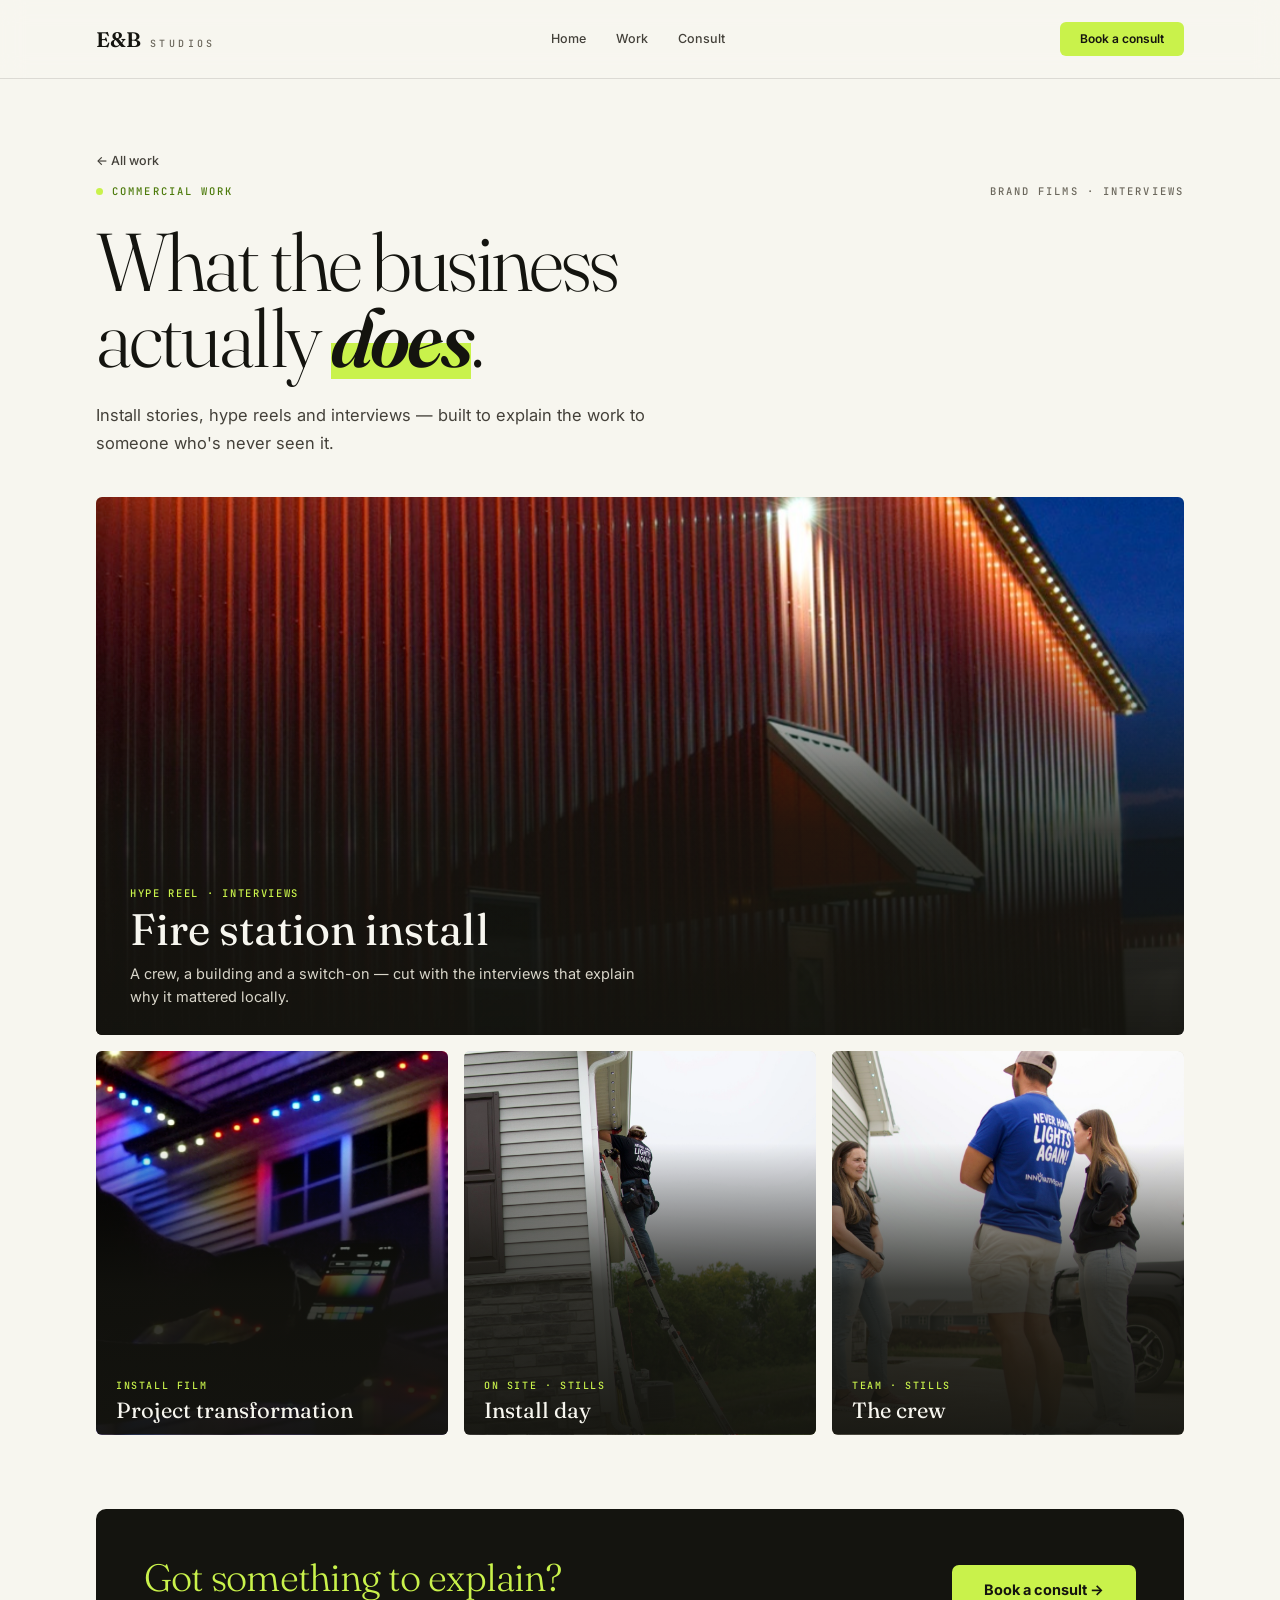
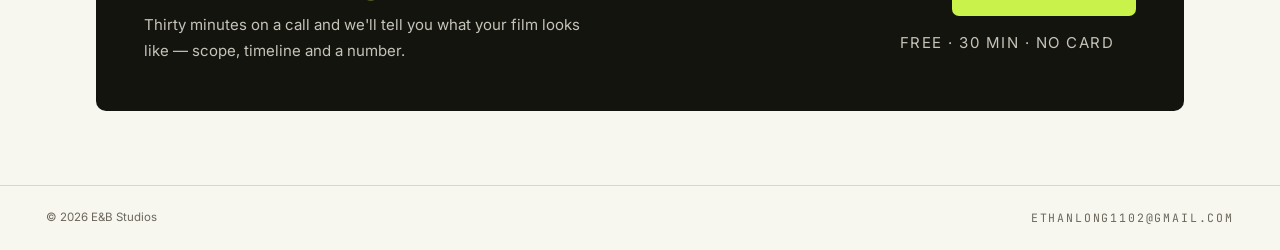
==== commercial.html @ ce4ebc6b "Add service pages and a car show gallery Work becomes a hub of four tiles instead of filter chips, e" ====
<!DOCTYPE html>
<html lang="en">
<head>
  <meta charset="UTF-8" />
  <meta name="viewport" content="width=device-width, initial-scale=1.0" />
  <title>Commercial Work — E&amp;B Studios</title>
  <meta name="description" content="Commercial video and brand films from E&B Studios — install stories, interviews and the pieces that explain a business." />
  <script>document.documentElement.classList.add("js");</script>

  <link rel="preconnect" href="https://fonts.googleapis.com" />
  <link rel="preconnect" href="https://fonts.gstatic.com" crossorigin />
  <link href="https://fonts.googleapis.com/css2?family=Fraunces:ital,opsz,wght@0,9..144,300..700;1,9..144,300..700&family=Inter:wght@400;500;600;700&family=JetBrains+Mono:wght@400;500;600;700&display=swap" rel="stylesheet" />
  <link rel="stylesheet" href="styles.css" />
</head>
<body>
  <a class="skip" href="#main">Skip to content</a>
  <div class="progress" aria-hidden="true"></div>

  <header class="site-header">
    <div class="header-inner">
      <a href="index.html" class="logo" aria-label="E&amp;B Studios home"><span class="logo-mark">E&amp;B</span><span class="logo-word">STUDIOS</span></a>
      <nav class="nav" aria-label="Primary">
        <a class="navl" href="index.html">Home</a>
        <a class="navl" href="work.html">Work</a>
        <a class="navl" href="consult.html">Consult</a>
      </nav>
      <a class="btn btn-lime btn-sm" href="consult.html">Book a consult</a>
    </div>
  </header>

  <main id="main" class="wrap">
    <section class="work-hero">
      <a class="navl back-link" href="work.html">← All work</a>
      <div class="meta-row rv" data-rv>
        <span class="with-dot"><span class="dot" aria-hidden="true"></span><span>COMMERCIAL WORK</span></span>
        <span class="muted">BRAND FILMS · INTERVIEWS</span>
      </div>
      <h1 class="h1">
        <span class="lift" data-rv><span>What the business</span></span>
        <span class="lift" data-rv style="--d:.12s"><span>actually <em class="mark" data-rv><span data-wave="0.07">does</span></em>.</span></span>
      </h1>
      <p class="lede rv" data-rv style="--d:.14s">Install stories, hype reels and interviews — built to explain the work to someone who's never seen it.</p>
    </section>

    <section class="section-last">
      <article class="card card-feature wipe" data-rv>
        <div class="ph"><div class="px" data-parallax="24"><img src="assets/img/il-firehouse-night.jpg" alt="" /></div></div>
        <div class="veil"></div>
        <div class="meta">
          <p class="tag">HYPE REEL · INTERVIEWS</p>
          <h2>Fire station install</h2>
          <p class="blurb">A crew, a building and a switch-on — cut with the interviews that explain why it mattered locally.</p>
        </div>
      </article>

      <div class="grid-cards">
        <article class="card wipe" data-rv>
          <div class="ph"><img src="assets/img/il-install.jpg" alt="" loading="lazy" /></div>
          <div class="veil"></div>
          <div class="meta"><p class="tag">INSTALL FILM</p><h3>Project transformation</h3></div>
        </article>

        <article class="card wipe" data-rv>
          <div class="ph"><img src="assets/img/il-hero.jpg" alt="" loading="lazy" /></div>
          <div class="veil"></div>
          <div class="meta"><p class="tag">ON SITE · STILLS</p><h3>Install day</h3></div>
        </article>

        <article class="card wipe" data-rv>
          <div class="ph"><img src="assets/img/il-crew.jpg" alt="" loading="lazy" /></div>
          <div class="veil"></div>
          <div class="meta"><p class="tag">TEAM · STILLS</p><h3>The crew</h3></div>
        </article>
      </div>
    </section>

    <section class="section-last">
      <div class="cta-panel rv" data-rv>
        <div>
          <h2>Got something to explain?</h2>
          <p>Thirty minutes on a call and we'll tell you what your film looks like — scope, timeline and a number.</p>
        </div>
        <div class="align-end">
          <a class="btn btn-lime btn-lg" href="consult.html">Book a consult <span class="ar">→</span></a>
          <p class="note-dark">FREE · 30 MIN · NO CARD</p>
        </div>
      </div>
    </section>
  </main>

  <footer class="site-footer">
    <span>© <span data-year>2026</span> E&amp;B Studios</span>
    <a class="mono" data-email href="mailto:ethanlong1102@gmail.com">ethanlong1102@gmail.com</a>
  </footer>

  <script src="script.js"></script>
</body>
</html>
---- styles.css ----
/* ============================================================
   E&B Studios — consult-first site
   Paper / ink / lime. Fraunces · Inter · JetBrains Mono.
   ============================================================ */

:root {
  --paper: #f7f6ef;
  --card: #fffdf6;
  --ink: #14140f;
  --ink-70: #44413a;
  --ink-55: #5c584f;
  --ink-40: #6b675c;
  --ink-30: #8b8677; /* decorative / on-dark only */
  --lime: #c9f24b;
  --green: #4c7a0b;
  --lime-ink: #2c3a10;
  --on-dark: #f7f6ef;
  --on-dark-2: #c6c3b8;
  --hair: rgba(20, 20, 15, .14);
  --hair-strong: rgba(20, 20, 15, .18);

  --stripe-a: repeating-linear-gradient(122deg, #e4e3d2 0 14px, #dfdeca 14px 28px);
  --stripe-b: repeating-linear-gradient(122deg, #e8e7d4 0 14px, #e3e2ce 14px 28px);
  --stripe-c: repeating-linear-gradient(122deg, #e2e1cf 0 14px, #dddcc7 14px 28px);

  --ease: cubic-bezier(.22, 1, .36, 1);
  --ease-io: cubic-bezier(.76, 0, .24, 1);

  --display: "Fraunces", Georgia, "Times New Roman", serif;
  --sans: "Inter", system-ui, -apple-system, "Segoe UI", sans-serif;
  --mono: "JetBrains Mono", ui-monospace, Menlo, Consolas, monospace;

  --pad: clamp(20px, 4vw, 46px);
}

/* ---------- base ---------- */
*, *::before, *::after { box-sizing: border-box; }
html { -webkit-text-size-adjust: 100%; }
body {
  margin: 0;
  background: var(--paper);
  color: var(--ink);
  font-family: var(--sans);
  -webkit-font-smoothing: antialiased;
}
a { color: inherit; text-decoration: none; }
img, video { display: block; max-width: 100%; }
button, input, select, textarea { font: inherit; }
::selection { background: var(--lime); color: var(--lime-ink); }
:focus-visible { outline: 2px solid var(--green); outline-offset: 3px; }
[hidden] { display: none !important; }
[id] { scroll-margin-top: 90px; }

.sr-only {
  position: absolute; width: 1px; height: 1px; padding: 0; margin: -1px;
  overflow: hidden; clip: rect(0 0 0 0); white-space: nowrap; border: 0;
}
.skip {
  position: absolute; left: 12px; top: -60px; z-index: 100;
  padding: 10px 16px; border-radius: 6px; background: var(--ink); color: var(--lime);
  font: 600 13px/1 var(--sans);
}
.skip:focus { top: 12px; }

.wrap { max-width: 1180px; margin: 0 auto; padding: 0 var(--pad); }

/* ---------- scroll progress ---------- */
.progress {
  position: fixed; top: 0; left: 0; z-index: 60;
  width: 100%; height: 3px;
  background: var(--lime);
  transform: scaleX(0); transform-origin: 0 50%;
}

/* ---------- header ---------- */
.site-header {
  position: sticky; top: 0; z-index: 50;
  background: rgba(247, 246, 239, .88);
  -webkit-backdrop-filter: blur(12px);
  backdrop-filter: blur(12px);
  border-bottom: 1px solid rgba(20, 20, 15, .12);
  transition: box-shadow .4s ease;
}
.site-header.is-tight { box-shadow: 0 10px 30px rgba(20, 20, 15, .08); }
.header-inner {
  max-width: 1180px; margin: 0 auto;
  padding: 22px var(--pad);
  display: flex; align-items: center; justify-content: space-between; gap: 20px;
  transition: padding .4s var(--ease);
}
.is-tight .header-inner { padding-top: 13px; padding-bottom: 13px; }

.logo { display: flex; align-items: baseline; gap: 9px; }
.logo-mark { font: 600 21px/1 var(--display); }
.logo-word { font: 500 10px/1 var(--mono); letter-spacing: .34em; color: var(--ink-40); }

.nav { display: flex; gap: 30px; font: 500 12.5px/1 var(--sans); color: var(--ink-70); }
.navl { position: relative; }
.navl::after {
  content: ""; position: absolute; left: 0; bottom: -6px;
  width: 100%; height: 2px; background: var(--lime);
  transform: scaleX(0); transform-origin: right;
  transition: transform .4s var(--ease);
}
.navl:hover::after, .navl[aria-current="page"]::after { transform: scaleX(1); transform-origin: left; }

.status-pill {
  display: flex; align-items: center; gap: 9px;
  font: 500 10.5px/1 var(--mono); letter-spacing: .16em; color: var(--green);
}

@media (max-width: 720px) {
  .header-inner { flex-wrap: wrap; row-gap: 14px; }
  .nav { order: 3; width: 100%; gap: 24px; }
}

/* ---------- buttons ---------- */
.btn {
  display: inline-block; position: relative;
  padding: 17px 30px; border: 0; border-radius: 6px;
  font: 600 14px/1 var(--sans); text-align: center; cursor: pointer;
  transition: transform .35s var(--ease), box-shadow .35s ease, background-color .35s ease, color .35s ease;
}
.btn:hover { transform: translateY(-2px); box-shadow: 0 12px 26px rgba(20, 20, 15, .2); }
.btn .ar { display: inline-block; transition: transform .35s var(--ease); }
.btn:hover .ar { transform: translateX(5px); }
.btn-lime { background: var(--lime); color: var(--ink); }
.btn-ink { background: var(--ink); color: var(--lime); }
.btn-ghost { background: transparent; color: var(--ink); border: 1px solid rgba(20, 20, 15, .22); }
.btn-ghost:hover { background: var(--ink); color: var(--lime); }
.btn-sm { padding: 11px 20px; font-size: 12px; }
.btn-lg { padding: 18px 32px; font-size: 14.5px; font-weight: 700; border-radius: 7px; }

/* ---------- type ---------- */
.label {
  margin: 0;
  font: 500 10.5px/1 var(--mono); letter-spacing: .2em; color: var(--green);
}
.meta-row {
  display: flex; flex-wrap: wrap; gap: 12px; justify-content: space-between; align-items: baseline;
  font: 500 10.5px/1 var(--mono); letter-spacing: .2em; color: var(--green);
}
.meta-row .muted { color: var(--ink-40); }
.with-dot { display: inline-flex; align-items: center; gap: 9px; }
.dot {
  display: inline-block; width: 7px; height: 7px; border-radius: 50%;
  background: var(--lime); animation: pulse 2.4s ease-in-out infinite;
}
.note { margin: 14px 0 0; font: 400 12px/1.4 var(--mono); letter-spacing: .1em; color: var(--ink-40); }
.note-dark { margin: 12px 0 0; font: 400 10.5px/1.4 var(--mono); letter-spacing: .1em; color: var(--ink-30); }

.h1 { margin: 0; font: 300 clamp(40px, 6.4vw, 84px)/.92 var(--display); letter-spacing: -.035em; }
.h1-hero { font-size: clamp(42px, 7.4vw, 104px); line-height: .9; }
.h2 { margin: 0; font: 300 clamp(34px, 4.6vw, 58px)/1 var(--display); letter-spacing: -.028em; }
.h2-sm { font-size: clamp(28px, 3.4vw, 40px); line-height: 1.05; letter-spacing: -.02em; }
.h1 em, .h2 em { font-style: italic; font-weight: 600; }

.lede { margin: 26px 0 0; max-width: 620px; font: 400 16.5px/1.7 var(--sans); color: var(--ink-70); }
.body { margin: 24px 0 0; max-width: 540px; font: 400 16.5px/1.7 var(--sans); color: var(--ink-70); }

/* ---------- motion ---------- */
/* Hidden start states only apply when JS is running (html.js). */
.js .rv {
  opacity: 0; transform: translateY(28px);
  transition: opacity .85s var(--ease) var(--d, 0s), transform .85s var(--ease) var(--d, 0s);
}
.js .rv.in { opacity: 1; transform: none; }

.js .wipe { clip-path: inset(0 100% 0 0); transition: clip-path 1.05s var(--ease-io) var(--d, 0s); }
.js .wipe.in { clip-path: inset(0 0 0 0); }

.lift { display: block; overflow: hidden; padding-bottom: .08em; margin-bottom: -.08em; }
.lift > span { display: block; }
.js .lift > span { transform: translateY(110%); transition: transform .95s var(--ease) var(--d, 0s); }
.js .lift.in > span { transform: none; }

.mark {
  background-image: linear-gradient(var(--lime), var(--lime));
  background-repeat: no-repeat; background-position: 0 88%; background-size: 100% 36%;
}
.js .mark { background-size: 0% 36%; transition: background-size .8s var(--ease) .5s; }
.js .mark.in { background-size: 100% 36%; }

.wv .w { display: inline-block; white-space: nowrap; }
.wv .c { display: inline-block; white-space: pre; animation: wave 2.6s ease-in-out infinite; animation-delay: var(--i, 0s); }

@keyframes wave { 0%, 100% { transform: translateY(0); } 50% { transform: translateY(-.16em); } }
@keyframes pulse { 0%, 100% { opacity: 1; transform: scale(1); } 50% { opacity: .3; transform: scale(.8); } }
@keyframes float { 0%, 100% { transform: translateY(0); } 50% { transform: translateY(-7px); } }
@keyframes mq { to { transform: translateX(-50%); } }

/* ---------- media slots ---------- */
.still { position: relative; overflow: hidden; border-radius: 4px; background: var(--stripe-a); }
.still .ph, .card .ph { position: absolute; inset: 0; transition: transform 1.1s var(--ease); }
.still:hover .ph { transform: scale(1.05); }
.px { position: absolute; inset: 0; }
.px[data-parallax] { inset: -7%; will-change: transform; }
.ph img, .ph video, .px img, .px video { width: 100%; height: 100%; object-fit: cover; }
/* nudge the crop when the subject sits off-centre for the slot's shape */
.pos-right { object-position: 62% center; }
.pos-top { object-position: center 40%; }
.stripes-a { background: var(--stripe-a); }
.stripes-b { background: var(--stripe-b); }
.stripes-c { background: var(--stripe-c); }
.slot-cap {
  position: absolute; top: 16px; left: 16px; z-index: 1;
  font: 500 10px/1 var(--mono); letter-spacing: .08em; color: var(--ink-40);
}

/* ---------- home: hero ---------- */
.hero { padding: clamp(46px, 7vw, 72px) 0 0; }
.hero .meta-row { margin-bottom: 30px; }
.intro {
  display: grid; grid-template-columns: repeat(4, minmax(0, 1fr));
  gap: clamp(20px, 3vw, 36px);
  margin: 44px 0 0; padding-top: 30px; border-top: 1px solid var(--hair);
}
.intro p { grid-column: span 2; margin: 0; max-width: 620px; font: 400 16px/1.65 var(--sans); color: var(--ink-70); }
.intro .actions { display: flex; flex-direction: column; gap: 12px; }
@media (max-width: 900px) { .intro { grid-template-columns: repeat(3, minmax(0, 1fr)); } }
@media (max-width: 600px) {
  .intro { grid-template-columns: 1fr; }
  .intro p { grid-column: auto; }
}

.hero-media {
  padding-top: clamp(28px, 4vw, 46px);
  display: grid; grid-template-columns: minmax(0, 2fr) minmax(0, 1fr); gap: 24px;
}
.hero-main { height: clamp(250px, 33vw, 420px); }
.hero-side { display: flex; flex-direction: column; gap: 24px; }
.hero-side .still { flex: 1; min-height: 118px; }
@media (max-width: 640px) {
  .hero-media { grid-template-columns: 1fr; }
  .hero-side { flex-direction: row; }
  .hero-side .still { min-height: 140px; }
}
/* framed stills: ink border with an offset lime block behind */
.framed {
  border: 2px solid var(--ink);
  border-radius: 5px;
  box-shadow: 9px 9px 0 var(--lime);
  transition: box-shadow .45s var(--ease), transform .45s var(--ease);
}
.framed:hover {
  transform: translate(-3px, -3px);
  box-shadow: 14px 14px 0 var(--lime);
}
@media (max-width: 640px) {
  .framed { box-shadow: 6px 6px 0 var(--lime); }
  .framed:hover { transform: none; box-shadow: 6px 6px 0 var(--lime); }
}
@media (prefers-reduced-motion: reduce) {
  .framed:hover { transform: none; }
}

.pill {
  position: absolute; left: 16px; bottom: 16px; z-index: 2;
  padding: 9px 15px; border-radius: 999px;
  background: var(--lime); color: var(--ink);
  font: 600 11px/1 var(--sans);
  border: 0; cursor: pointer;
  animation: float 5s ease-in-out infinite;
}

/* ---------- marquee ---------- */
.marquee {
  margin-top: clamp(34px, 5vw, 46px); padding: 22px 0;
  background: var(--ink); color: var(--lime); overflow: hidden;
}
.mq-track {
  display: flex; gap: 40px; align-items: center; width: max-content;
  font: 600 12px/1 var(--mono); letter-spacing: .2em;
  animation: mq 34s linear infinite;
}
.marquee:hover .mq-track { animation-play-state: paused; }
.mq-track .sep { opacity: .45; }

/* ---------- sections ---------- */
.section { padding-top: clamp(54px, 8vw, 78px); }
.section-last { padding-bottom: clamp(54px, 8vw, 74px); }
.split {
  display: grid; grid-template-columns: repeat(auto-fit, minmax(min(320px, 100%), 1fr));
  gap: clamp(28px, 5vw, 60px); align-items: start;
}
.steps-panel {
  display: flex; flex-direction: column; gap: 24px;
  padding: 30px 32px; border-radius: 6px;
  background: var(--ink); color: var(--on-dark);
}
.step { transition: transform .45s var(--ease); }
.step:hover { transform: translateX(7px); }
.step h3 { margin: 0 0 7px; font: 600 13px/1 var(--mono); color: var(--lime); }
.step p { margin: 0; font: 400 14px/1.65 var(--sans); color: var(--on-dark-2); }

.section-head {
  display: flex; flex-wrap: wrap; gap: 16px; justify-content: space-between; align-items: baseline;
  margin-bottom: 26px;
}
.link-strong { font: 600 12.5px/1 var(--sans); color: var(--ink); }

.covers { display: grid; grid-template-columns: repeat(auto-fit, minmax(min(300px, 100%), 1fr)); gap: 16px; }
.cover { height: clamp(380px, 40vw, 520px); }
.cap {
  position: absolute; left: 0; right: 0; bottom: 0; z-index: 2;
  padding: 16px;
  background: linear-gradient(transparent, rgba(20, 20, 15, .9));
  color: var(--on-dark);
  opacity: 0; transform: translateY(14px);
  transition: transform .55s var(--ease), opacity .45s ease;
}
.still:hover .cap, .still:focus-within .cap { opacity: 1; transform: none; }
.cap h3 { margin: 0 0 6px; font: 500 19px/1.1 var(--display); }
.cap span { font: 500 10px/1 var(--mono); letter-spacing: .14em; color: var(--lime); }
@media (hover: none) { .cap { opacity: 1; transform: none; } }

/* ---------- lime CTA band ---------- */
.cta-band {
  padding: clamp(54px, 8vw, 64px) var(--pad);
  text-align: center; background: var(--lime); color: var(--ink);
}
.cta-band h2 { margin: 0; font: 300 clamp(32px, 4.4vw, 50px)/1.05 var(--display); letter-spacing: -.025em; }
.cta-band p { margin: 16px auto 30px; max-width: 540px; font: 400 16px/1.65 var(--sans); color: var(--lime-ink); }

/* ---------- footer ---------- */
.site-footer {
  display: flex; flex-wrap: wrap; gap: 12px; justify-content: space-between; align-items: center;
  padding: 26px var(--pad);
  border-top: 1px solid var(--hair);
  font: 400 11.5px/1 var(--sans); color: var(--ink-40);
}
.site-footer .mono { font-family: var(--mono); letter-spacing: .16em; text-transform: uppercase; }
.site-footer a:hover { color: var(--ink); }

/* ---------- work ---------- */
.work-hero { padding: clamp(44px, 6vw, 70px) 0 clamp(26px, 3.5vw, 40px); }
.work-hero .meta-row { margin-bottom: 28px; }

.chips { display: flex; flex-wrap: wrap; gap: 9px; margin-bottom: 20px; }
.chip {
  appearance: none; cursor: pointer;
  padding: 11px 18px; border-radius: 999px;
  border: 1px solid var(--hair-strong); background: transparent; color: var(--ink-70);
  font: 500 12.5px/1 var(--sans);
  transition: all .3s ease;
}
.chip:hover { border-color: var(--ink); color: var(--ink); transform: translateY(-2px); }
.chip[aria-pressed="true"] { background: var(--ink); border-color: var(--ink); color: var(--lime); font-weight: 600; }

.card {
  position: relative; display: block; overflow: hidden;
  border-radius: 6px; background: var(--stripe-a);
  transition: transform .55s var(--ease);
}
.card[data-video] { cursor: pointer; }
.card:hover { transform: translateY(-6px); }
.card:hover .ph { transform: scale(1.06); }
.card .veil {
  position: absolute; inset: 0;
  background: linear-gradient(transparent 24%, rgba(20, 20, 15, .82) 62%, rgba(20, 20, 15, .97));
  transition: background-color .5s ease;
}
.card:hover .veil { background-color: rgba(20, 20, 15, .14); }
.card .meta {
  position: absolute; left: 0; right: 0; bottom: 0;
  padding: 20px; color: var(--on-dark);
  transform: translateY(8px); transition: transform .5s var(--ease);
}
.card:hover .meta, .card:focus-visible .meta { transform: none; }
.card .tag { margin: 0 0 7px; font: 500 10px/1 var(--mono); letter-spacing: .16em; color: var(--lime); }
.card h3 { margin: 0; font: 400 22px/1.1 var(--display); }
.card .go {
  display: inline-block; margin-top: 10px;
  font: 600 11px/1 var(--mono); letter-spacing: .16em; color: var(--lime);
  opacity: 0; transform: translateY(6px);
  transition: opacity .4s ease .05s, transform .4s var(--ease) .05s;
}
.card:hover .go, .card:focus-visible .go { opacity: 1; transform: none; }
@media (hover: none) { .card .go { opacity: 1; transform: none; } }

.card-feature { height: clamp(320px, 42vw, 580px); margin-bottom: 16px; }
.card-feature .meta { padding: clamp(20px, 3vw, 34px); }
.card-feature .tag { margin-bottom: 8px; font-size: 10.5px; }
.card-feature h2 { margin: 0; font: 400 clamp(26px, 3.6vw, 44px)/1.05 var(--display); }
.card-feature .blurb { margin: 10px 0 0; max-width: 520px; font: 400 14.5px/1.6 var(--sans); color: #d8d5c9; }
.badge {
  position: absolute; top: 18px; right: 18px; z-index: 2;
  padding: 8px 14px; border-radius: 999px;
  background: var(--lime); color: var(--ink);
  font: 600 10.5px/1 var(--mono); letter-spacing: .14em;
}

.grid-cards { display: grid; grid-template-columns: repeat(auto-fit, minmax(min(280px, 100%), 1fr)); gap: 16px; }
.grid-cards .card { height: clamp(300px, 30vw, 420px); }
.na {
  position: absolute; inset: 0; display: grid; place-items: center;
  font: 500 clamp(28px, 3vw, 40px)/1 var(--mono); letter-spacing: .2em; color: rgba(20, 20, 15, .22);
}
.card[data-placeholder] .veil { display: none; }
.card[data-placeholder] .meta { color: var(--ink); }
.card[data-placeholder] .tag { color: var(--green); }
.card[data-placeholder]:hover { transform: none; }
.count { margin: 18px 0 0; font: 400 12.5px/1 var(--mono); letter-spacing: .12em; color: var(--ink-40); }

.cta-panel {
  display: grid; grid-template-columns: repeat(auto-fit, minmax(min(260px, 100%), 1fr));
  gap: 28px; align-items: center;
  padding: clamp(28px, 4vw, 48px); border-radius: 10px;
  background: var(--ink); color: var(--on-dark);
}
.cta-panel h2 { margin: 0; font: 300 clamp(26px, 3.2vw, 38px)/1.1 var(--display); letter-spacing: -.02em; color: var(--lime); }
.cta-panel p { margin: 14px 0 0; max-width: 460px; font: 400 15px/1.7 var(--sans); color: var(--on-dark-2); }
.align-end { text-align: right; }
@media (max-width: 640px) { .align-end { text-align: left; } }

/* ---------- work hub: one tile per service ---------- */
.hub {
  display: grid; grid-template-columns: repeat(auto-fit, minmax(min(340px, 100%), 1fr));
  gap: clamp(20px, 3vw, 28px);
}
.hub-tile {
  position: relative; display: block; overflow: hidden;
  height: clamp(260px, 30vw, 360px);
  border: 2px solid var(--ink); border-radius: 6px;
  box-shadow: 9px 9px 0 var(--lime);
  transition: transform .45s var(--ease), box-shadow .45s var(--ease);
}
.hub-tile:hover { transform: translate(-3px, -3px); box-shadow: 14px 14px 0 var(--lime); }
.hub-tile img { position: absolute; inset: 0; width: 100%; height: 100%; object-fit: cover; transition: transform 1.1s var(--ease); }
.hub-tile:hover img { transform: scale(1.06); }
.hub-tile .veil {
  position: absolute; inset: 0;
  background: linear-gradient(transparent 18%, rgba(20, 20, 15, .84) 68%, rgba(20, 20, 15, .96));
}
.hub-tile .meta { position: absolute; left: 0; right: 0; bottom: 0; padding: clamp(18px, 2.4vw, 26px); color: var(--on-dark); }
.hub-tile h2 { margin: 0; font: 400 clamp(24px, 2.8vw, 34px)/1.05 var(--display); }
.hub-tile p { margin: 8px 0 0; max-width: 44ch; font: 400 13.5px/1.6 var(--sans); color: var(--on-dark-2); }
.hub-tile .go {
  display: inline-block; margin-top: 12px;
  font: 600 11px/1 var(--mono); letter-spacing: .16em; color: var(--lime);
  opacity: 0; transform: translateY(6px);
  transition: opacity .4s ease, transform .4s var(--ease);
}
.hub-tile:hover .go, .hub-tile:focus-visible .go { opacity: 1; transform: none; }
@media (hover: none) { .hub-tile .go { opacity: 1; transform: none; } }

/* ---------- gallery: scroll and glance, no captions ---------- */
.gallery { columns: 3; column-gap: 16px; }
@media (max-width: 900px) { .gallery { columns: 2; } }
@media (max-width: 560px) { .gallery { columns: 1; } }
.gallery figure { break-inside: avoid; margin: 0 0 16px; }
.gallery img {
  display: block; width: 100%; height: auto;
  border: 2px solid var(--ink); border-radius: 5px; background: var(--stripe-a);
  transition: transform .5s var(--ease), box-shadow .5s var(--ease);
}
.gallery img:hover { transform: translate(-3px, -3px); box-shadow: 10px 10px 0 var(--lime); }
.back-link { display: inline-block; margin-bottom: 18px; font: 500 12.5px/1 var(--sans); color: var(--ink-70); }

@media (prefers-reduced-motion: reduce) {
  .hub-tile, .hub-tile img, .gallery img { transition: none !important; }
  .hub-tile:hover, .gallery img:hover { transform: none; }
}

/* reel lightbox */
.reel-dialog {
  width: min(1100px, 92vw); max-width: none; padding: 0; border: 0;
  background: transparent; overflow: visible;
}
.reel-dialog::backdrop { background: rgba(20, 20, 15, .88); }
.reel-dialog video { width: 100%; max-height: 84vh; border-radius: 6px; background: #000; }
.reel-close {
  position: absolute; right: 0; top: -46px;
  width: 36px; height: 36px; border: 0; border-radius: 50%;
  background: var(--lime); color: var(--ink); cursor: pointer;
  font: 600 18px/1 var(--sans);
}

/* ---------- consult ---------- */
.consult-hero { padding: clamp(44px, 6vw, 70px) 0 clamp(30px, 4vw, 44px); }
.consult-hero .label { margin-bottom: 22px; }

.book-grid {
  display: grid; grid-template-columns: repeat(auto-fit, minmax(min(320px, 100%), 1fr));
  gap: 16px; align-items: start;
}
.panel {
  padding: clamp(22px, 3vw, 32px);
  border: 1px solid rgba(20, 20, 15, .16); border-radius: 10px;
  background: var(--card);
}
.panel-head {
  display: flex; flex-wrap: wrap; gap: 12px; justify-content: space-between; align-items: center;
  margin-bottom: 20px;
}
.step-label { margin: 0; font: 500 10.5px/1 var(--mono); letter-spacing: .16em; color: var(--green); white-space: nowrap; }
.month-nav { display: flex; align-items: center; gap: 14px; }
.month-label { min-width: 152px; white-space: nowrap; text-align: center; font: 600 15px/1 var(--sans); }

.day {
  appearance: none; border: 0; cursor: pointer;
  height: 42px; border-radius: 7px;
  background: transparent; color: var(--ink);
  font: 500 14px/1 var(--sans);
  transition: background-color .3s ease, color .3s ease, transform .3s var(--ease);
}
.day:not(:disabled):hover { background: #e9e8da; transform: translateY(-2px); }
.day:disabled { color: #bdbbae; cursor: default; }
.day[aria-pressed="true"] { background: var(--ink); color: var(--lime); }
.day-nav { width: 34px; height: 34px; }

.weekdays, .days { display: grid; grid-template-columns: repeat(7, 1fr); gap: 4px; }
.weekdays { margin-bottom: 8px; text-align: center; font: 500 10px/1 var(--mono); color: var(--ink-40); }

.slots-label { margin: 26px 0 12px; }
.slots { display: grid; grid-template-columns: repeat(auto-fit, minmax(120px, 1fr)); gap: 9px; }
.slot {
  appearance: none; cursor: pointer;
  padding: 15px 10px; border-radius: 8px;
  border: 1px solid var(--hair-strong); background: transparent; color: var(--ink);
  font: 500 13.5px/1 var(--sans);
  transition: border-color .3s ease, background-color .3s ease, color .3s ease, transform .3s var(--ease);
}
.slot:hover { transform: translateY(-2px); border-color: var(--ink); }
.slot[aria-pressed="true"] { background: var(--lime); border-color: var(--lime); color: var(--ink); font-weight: 700; }
.hint { margin: 14px 0 0; font: 400 12px/1.5 var(--sans); color: var(--ink-40); }

.fields { display: grid; grid-template-columns: repeat(auto-fit, minmax(160px, 1fr)); gap: 14px; }
.fields + .fields, .field-full { margin-top: 14px; }
.field { display: block; }
.field > span {
  display: block; margin-bottom: 7px;
  font: 500 10.5px/1 var(--mono); letter-spacing: .14em; color: var(--ink-40);
}
.fld {
  width: 100%;
  padding: 14px 15px; border-radius: 7px;
  border: 1px solid var(--hair-strong); background: var(--card); color: var(--ink);
  font: 400 14px/1.4 var(--sans);
  transition: border-color .3s ease, box-shadow .3s ease;
}
.fld:focus { outline: 0; border-color: var(--green); box-shadow: 0 0 0 3px rgba(201, 242, 75, .5); }
.fld[aria-invalid="true"] { border-color: #a4331f; }
textarea.fld { resize: vertical; }
@media (max-width: 640px) { .fld { font-size: 16px; } }

.summary {
  display: grid; grid-template-columns: repeat(auto-fit, minmax(min(240px, 100%), 1fr));
  gap: 26px; align-items: center;
  margin-top: 16px; padding: clamp(24px, 3.4vw, 34px); border-radius: 10px;
  background: var(--ink); color: var(--on-dark);
}
.summary .label { margin-bottom: 8px; color: var(--lime); letter-spacing: .16em; }
.summary .big { margin: 0; font: 500 clamp(22px, 2.6vw, 30px)/1.15 var(--display); }
.summary .sub { margin: 7px 0 0; font: 400 13.5px/1.6 var(--sans); color: var(--on-dark-2); }
.form-status { grid-column: 1 / -1; margin: 0; font: 400 13.5px/1.6 var(--sans); color: var(--lime); }
.form-status:empty { display: none; }

/* booking embed: same ink-and-lime frame as the stills, minus the hover nudge */
.embed-panel {
  border: 2px solid var(--ink);
  box-shadow: 9px 9px 0 var(--lime);
}
.embed-panel iframe {
  display: block; width: 100%; height: clamp(520px, 66vh, 640px);
  border: 1px solid var(--hair); border-radius: 8px; background: #fff;
}
@media (max-width: 640px) {
  .embed-panel { box-shadow: 6px 6px 0 var(--lime); }
}

.strip {
  display: grid; grid-template-columns: repeat(auto-fit, minmax(min(240px, 100%), 1fr));
  gap: 2px; overflow: hidden;
  background: var(--hair); border: 1px solid var(--hair); border-radius: 10px;
}
.strip > div { padding: clamp(24px, 3vw, 32px); background: var(--paper); }
.strip h3 { margin: 0 0 10px; font: 600 13px/1 var(--mono); color: var(--green); }
.strip p { margin: 0; font: 400 14.5px/1.7 var(--sans); color: var(--ink-55); }
.strip > .is-lime { background: var(--lime); }
.strip > .is-lime h3, .strip > .is-lime p { color: var(--lime-ink); }

.faq .label { margin-bottom: 6px; }
.faq .h2 { margin-bottom: 10px; }
.acc { border-top: 1px solid rgba(20, 20, 15, .16); }
.acc:last-child { border-bottom: 1px solid rgba(20, 20, 15, .16); }
.acc summary {
  display: flex; justify-content: space-between; align-items: center; gap: 20px;
  padding: 22px 0; list-style: none; cursor: pointer;
  font: 500 17px/1.3 var(--sans);
}
.acc summary::-webkit-details-marker { display: none; }
.acc .pm { font: 400 22px/1 var(--sans); color: var(--green); transition: transform .35s var(--ease); }
.acc[open] .pm { transform: rotate(45deg); }
.acc p { margin: 0 0 22px; max-width: 640px; font: 400 14.5px/1.7 var(--sans); color: var(--ink-55); }

/* ---------- reduced motion ---------- */
@media (prefers-reduced-motion: reduce) {
  .js .rv, .js .wipe, .js .lift > span, .js .mark {
    transition: none !important; opacity: 1 !important; transform: none !important;
    clip-path: none !important; background-size: 100% 36% !important;
  }
  .wv .c, .dot, .pill, .mq-track { animation: none !important; }
  .btn, .card, .still .ph, .card .ph, .step, .chip, .day, .slot { transition: none !important; }
}
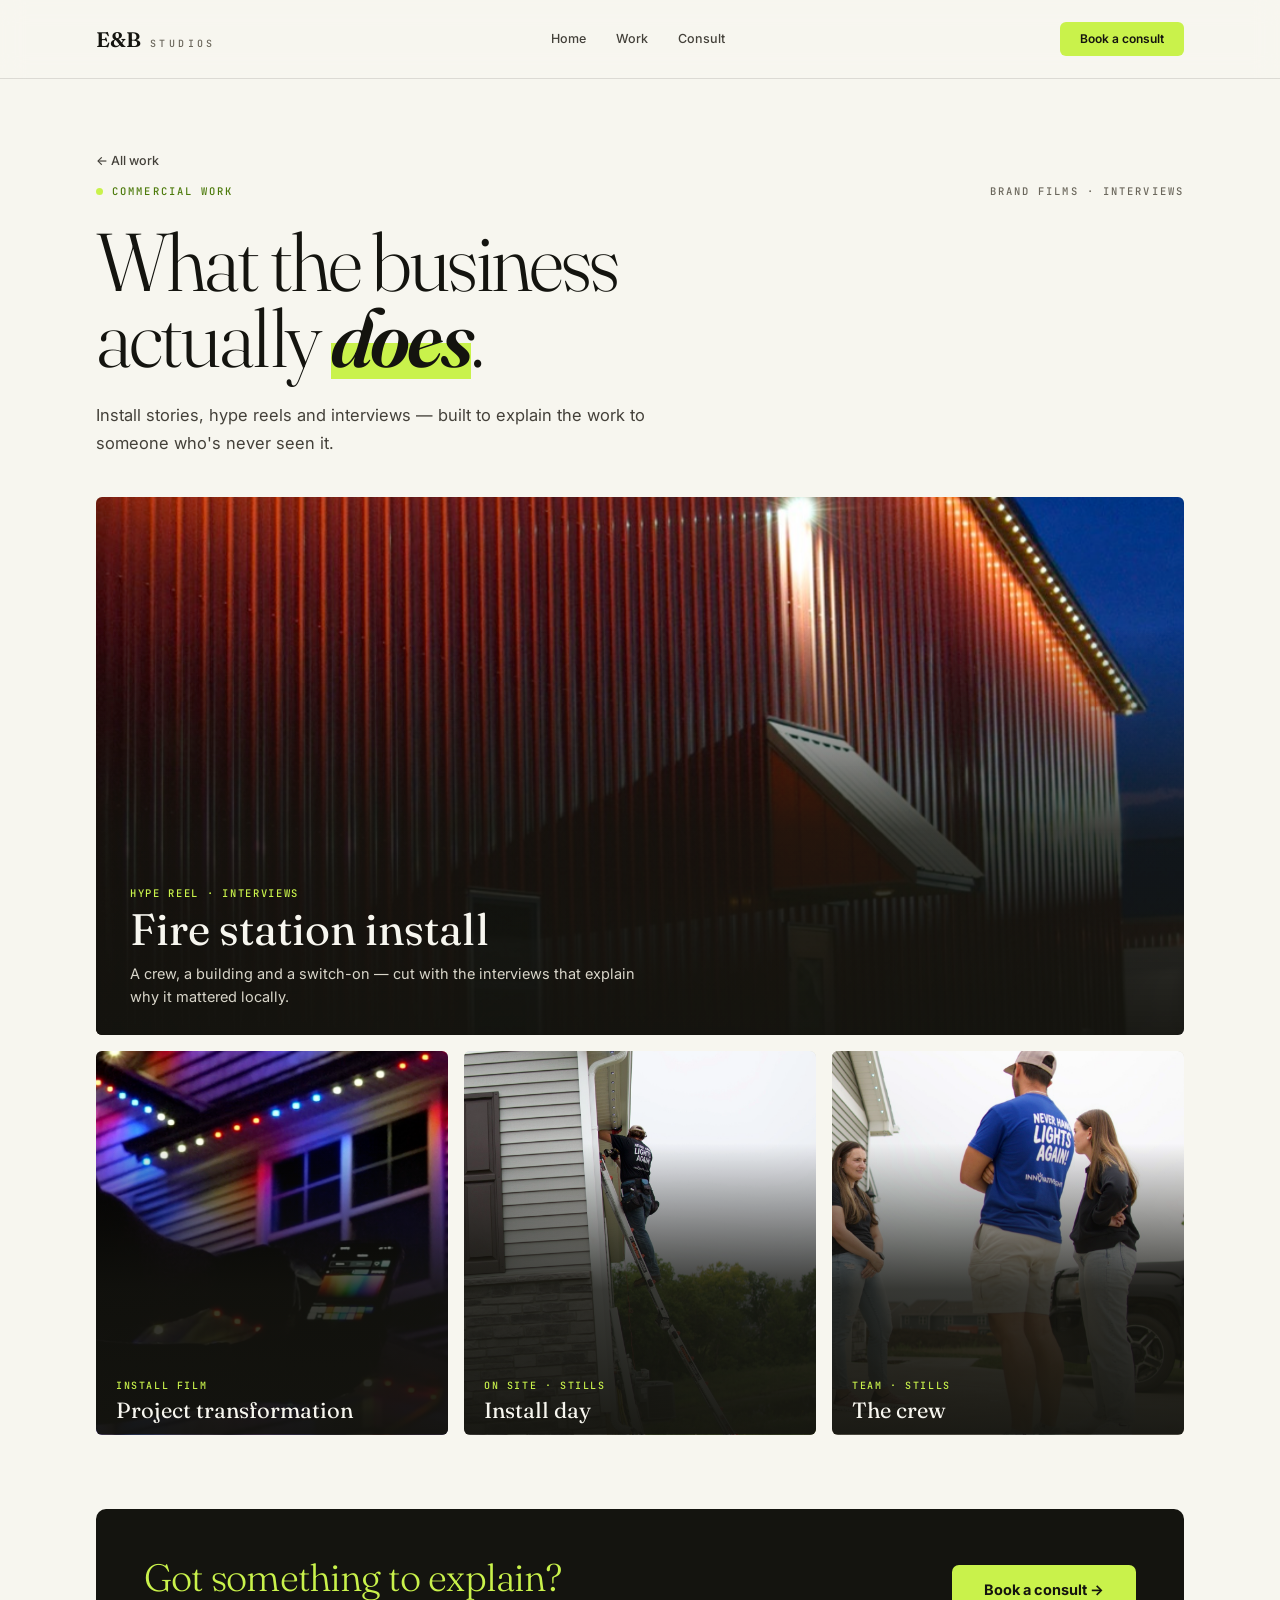
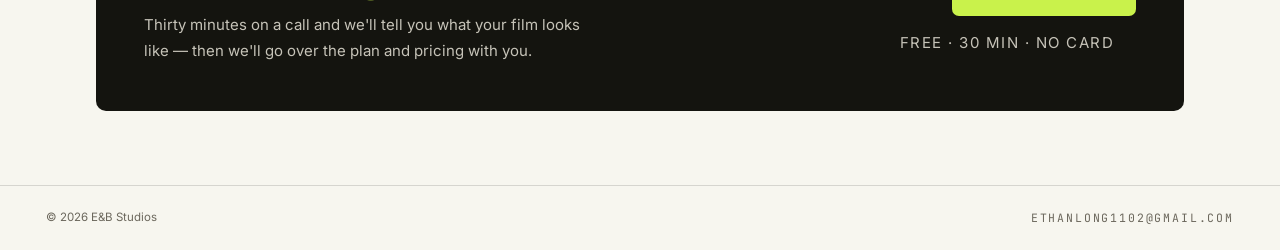
==== commit 9e0d9a62: "Rewrite pricing copy: talk first, go over plan and price within a day Co-Authored-By: Claude Opus 5." ====
--- a/commercial.html
+++ b/commercial.html
@@ -78,7 +78,7 @@
       <div class="cta-panel rv" data-rv>
         <div>
           <h2>Got something to explain?</h2>
-          <p>Thirty minutes on a call and we'll tell you what your film looks like — scope, timeline and a number.</p>
+          <p>Thirty minutes on a call and we'll tell you what your film looks like — then we'll go over the plan and pricing with you.</p>
         </div>
         <div class="align-end">
           <a class="btn btn-lime btn-lg" href="consult.html">Book a consult <span class="ar">→</span></a>
